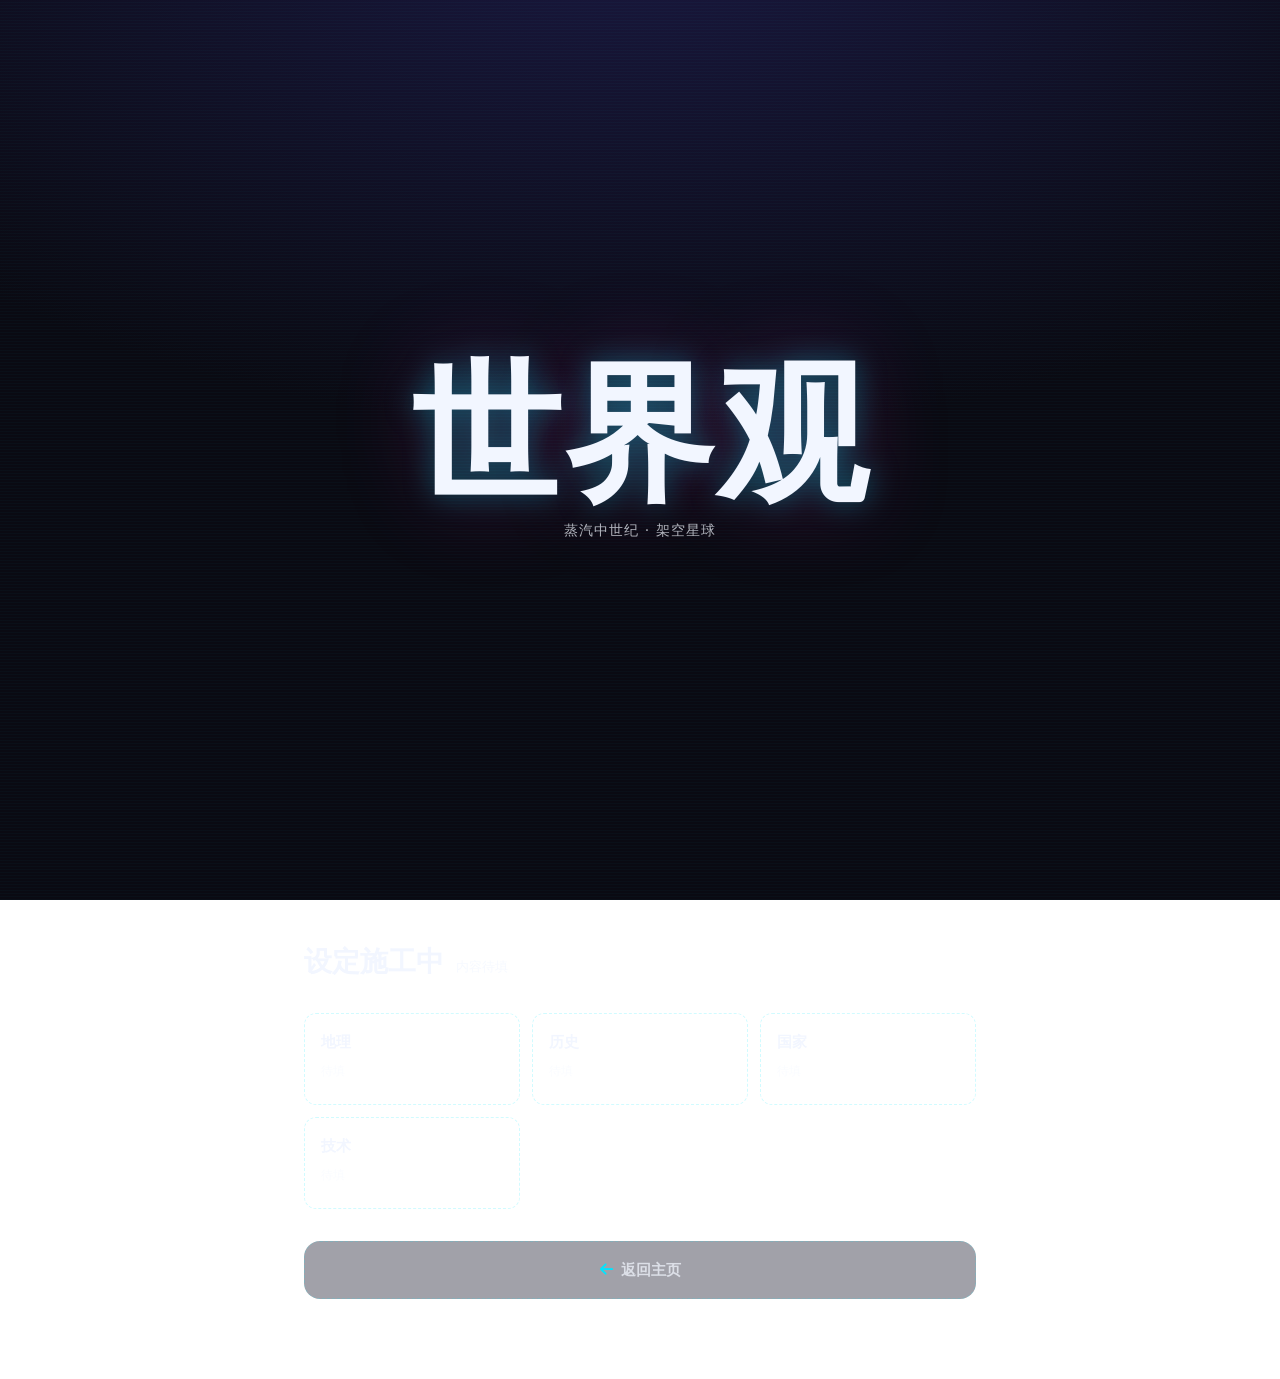
==== world/index.html @ cca21e96 "feat: 新增世界观入口壳子与 world 空页" ====
<!DOCTYPE html>
<html lang="zh-CN">
<head>
    <meta charset="UTF-8" />
    <meta name="viewport" content="width=device-width, initial-scale=1.0, viewport-fit=cover" />
    <meta name="description" content="dede 的世界观设定" />
    <meta name="theme-color" content="#0a0a12" />
    <link rel="preconnect" href="https://cdnjs.cloudflare.com" crossorigin />
    <link rel="stylesheet" href="https://cdnjs.cloudflare.com/ajax/libs/font-awesome/6.5.0/css/all.min.css" />
    <link rel="stylesheet" href="../css/style.css" />
    <title>世界观 · dede</title>
    <style>
        .world-sub {
            margin-top: 10px;
            color: var(--text-2);
            font-size: 14px;
            letter-spacing: 1px;
        }
        .world-note {
            color: var(--text-2);
            font-size: 13px;
        }
        .world-grid {
            display: grid;
            grid-template-columns: repeat(auto-fill, minmax(160px, 1fr));
            gap: 12px;
        }
        .world-slot {
            border: 1px dashed var(--card-border);
            border-radius: 12px;
            padding: 16px;
            min-height: 92px;
            display: flex;
            flex-direction: column;
            gap: 8px;
            color: var(--text-2);
            transition: border-color .2s ease, transform .2s ease;
        }
        .world-slot:hover { border-color: var(--accent); transform: translateY(-2px); }
        .world-slot-title {
            color: var(--text-1);
            font-weight: 600;
            font-size: 15px;
        }
        .world-slot-hint { font-size: 12px; opacity: .55; }
        @media (max-width: 600px) {
            .world-grid { grid-template-columns: repeat(2, 1fr); }
        }
    </style>
</head>
<body data-theme="cyber">

    <!-- 首屏 -->
    <header class="hero" id="hero">
        <div class="hero-inner">
            <h1 class="hero-title">世界观</h1>
            <p class="world-sub">蒸汽中世纪 · 架空星球</p>
        </div>
    </header>

    <!-- 设定主体（待填） -->
    <main class="stream" id="stream">
        <div class="stream-head">
            <h2>设定施工中</h2>
            <span class="world-note">内容待填</span>
        </div>

        <div class="world-grid">
            <div class="world-slot">
                <span class="world-slot-title">地理</span>
                <span class="world-slot-hint">待填</span>
            </div>
            <div class="world-slot">
                <span class="world-slot-title">历史</span>
                <span class="world-slot-hint">待填</span>
            </div>
            <div class="world-slot">
                <span class="world-slot-title">国家</span>
                <span class="world-slot-hint">待填</span>
            </div>
            <div class="world-slot">
                <span class="world-slot-title">技术</span>
                <span class="world-slot-hint">待填</span>
            </div>
        </div>

        <a class="game-shell" href="../index.html" aria-label="返回主页">
            <i class="fas fa-arrow-left"></i> 返回主页
        </a>
    </main>

</body>
</html>
---- css/style.css ----
/* ============================================================
   dede · 想法与分享
   两套风格：赛博（cyber）/ 极简（minimal）
   ============================================================ */

/* ---------- 主题变量 ---------- */
body[data-theme="cyber"] {
    --bg: #0a0a12;
    --bg-grad: radial-gradient(130% 100% at 50% -10%, #1a1840 0%, #0a0a12 58%);
    --bg-2: #12102a;
    --text-1: #f2f6ff;
    --text-2: rgba(242, 246, 255, 0.72);
    --text-3: rgba(242, 246, 255, 0.46);
    --accent: #00e5ff;
    --accent-2: #ff2ec4;
    --accent-glow: rgba(0, 229, 255, 0.5);
    --card-bg: rgba(20, 20, 42, 0.55);
    --card-border: rgba(0, 229, 255, 0.18);
    --card-shadow: 0 20px 60px rgba(0, 0, 0, 0.5);
    --line: rgba(0, 229, 255, 0.14);
    --tag-bg: rgba(0, 229, 255, 0.12);
    --tag-color: #7df9ff;
    --font-display: "Segoe UI", system-ui, -apple-system, sans-serif;
    --font-body: "Segoe UI", system-ui, -apple-system, sans-serif;
    --title-glow: 0 0 30px rgba(0, 229, 255, 0.35), 0 0 90px rgba(255, 46, 196, 0.25);
    --shell-bg: rgba(20, 20, 42, 0.4);
}

body[data-theme="minimal"] {
    --bg: #f7f7f4;
    --bg-grad: radial-gradient(120% 100% at 50% -10%, #ffffff 0%, #f7f7f4 60%);
    --bg-2: #efefea;
    --text-1: #141414;
    --text-2: rgba(20, 20, 20, 0.66);
    --text-3: rgba(20, 20, 20, 0.42);
    --accent: #141414;
    --accent-2: #555555;
    --accent-glow: rgba(0, 0, 0, 0.08);
    --card-bg: #ffffff;
    --card-border: #e6e6e1;
    --card-shadow: 0 12px 40px rgba(0, 0, 0, 0.06);
    --line: #e6e6e1;
    --tag-bg: #f0f0ec;
    --tag-color: #555555;
    --font-display: Georgia, "Times New Roman", serif;
    --font-body: -apple-system, "Helvetica Neue", "PingFang SC", sans-serif;
    --title-glow: none;
    --shell-bg: #ffffff;
}

/* ---------- 重置 ---------- */
* { margin: 0; padding: 0; box-sizing: border-box; }

html { scroll-behavior: smooth; }

body {
    font-family: var(--font-body);
    background: var(--bg-grad) fixed;
    color: var(--text-1);
    line-height: 1.6;
    -webkit-font-smoothing: antialiased;
    overflow-x: hidden;
    transition: background-color 0.45s ease, color 0.45s ease;
}

a { color: inherit; text-decoration: none; }

/* ---------- 终端乱码交互层 ---------- */
#glitchCanvas {
    position: fixed;
    inset: 0;
    z-index: 50;
    display: block;
    pointer-events: none;
}

/* 赛博主题扫描线 */
body[data-theme="cyber"]::before {
    content: "";
    position: fixed;
    inset: 0;
    z-index: 1;
    pointer-events: none;
    background: repeating-linear-gradient(0deg, rgba(0, 229, 255, 0.025) 0 1px, transparent 1px 3px);
    mix-blend-mode: screen;
}

/* ---------- 内容层级 ---------- */
.hero, .stream, .footer { position: relative; z-index: 2; }

/* ---------- 风格切换按钮 ---------- */
.theme-toggle {
    position: fixed;
    top: 18px;
    right: 18px;
    z-index: 20;
    width: 44px;
    height: 44px;
    border-radius: 50%;
    border: 1px solid var(--card-border);
    background: var(--shell-bg);
    color: var(--text-1);
    font-size: 18px;
    cursor: pointer;
    backdrop-filter: blur(10px);
    -webkit-backdrop-filter: blur(10px);
    box-shadow: var(--card-shadow);
    transition: transform 0.3s ease, background-color 0.45s ease, border-color 0.45s ease, color 0.45s ease;
}
.theme-toggle:hover { transform: translateY(-2px) scale(1.05); }
.theme-toggle:active { transform: scale(0.94); }

/* ---------- 彩蛋入口按钮 ---------- */
.egg-btn {
    position: fixed;
    bottom: calc(22px + env(safe-area-inset-bottom, 0px));
    right: 22px;
    z-index: 20;
    width: 52px;
    height: 52px;
    border-radius: 50%;
    border: 1px solid var(--card-border);
    background: var(--shell-bg);
    color: var(--accent);
    font-size: 17px;
    font-weight: 700;
    font-family: "Courier New", monospace;
    cursor: pointer;
    backdrop-filter: blur(10px);
    -webkit-backdrop-filter: blur(10px);
    box-shadow: var(--card-shadow);
    transition: transform 0.3s ease, background-color 0.45s ease, border-color 0.45s ease, color 0.45s ease;
}
.egg-btn:hover { transform: translateY(-2px) scale(1.08); }
.egg-btn:active { transform: scale(0.92); }

/* ---------- 首屏 ---------- */
.hero {
    min-height: 100vh;
    min-height: 100svh;
    display: flex;
    align-items: center;
    justify-content: center;
    text-align: center;
    padding: 24px;
}
.hero-inner {
    animation: heroIn 0.9s cubic-bezier(0.22, 1, 0.36, 1) both;
}
.hero-title {
    font-family: var(--font-display);
    font-size: clamp(64px, 16vw, 150px);
    font-weight: 800;
    letter-spacing: 0.02em;
    line-height: 1;
    text-shadow: var(--title-glow);
    cursor: default;
    user-select: none;
}
.hero-sub {
    margin-top: 18px;
    font-size: clamp(15px, 2.4vw, 19px);
    color: var(--text-2);
    letter-spacing: 0.04em;
}
@keyframes heroIn {
    from { opacity: 0; transform: translateY(30px); }
    to { opacity: 1; transform: translateY(0); }
}
/* ---------- 想法流 ---------- */
.stream {
    max-width: 720px;
    margin: 0 auto;
    padding: 40px 24px 80px;
}
.stream-head {
    display: flex;
    align-items: baseline;
    gap: 12px;
    margin-bottom: 28px;
}
.stream-head h2 {
    font-family: var(--font-display);
    font-size: 28px;
    font-weight: 700;
}
.stream-count {
    font-size: 13px;
    color: var(--text-3);
}

.post-list {
    display: flex;
    flex-direction: column;
    gap: 18px;
}

.post-card {
    background: var(--card-bg);
    border: 1px solid var(--card-border);
    border-radius: 18px;
    padding: 22px 24px;
    box-shadow: var(--card-shadow);
    backdrop-filter: blur(14px);
    -webkit-backdrop-filter: blur(14px);
    opacity: 0;
    transform: translateY(26px);
    transition: opacity 0.7s cubic-bezier(0.22, 1, 0.36, 1), transform 0.7s cubic-bezier(0.22, 1, 0.36, 1),
        background-color 0.45s ease, border-color 0.45s ease;
}
.post-card.visible { opacity: 1; transform: translateY(0); }
.post-card:hover {
    transform: translateY(-3px);
    border-color: var(--accent);
}
.post-meta {
    display: flex;
    align-items: center;
    gap: 10px;
    margin-bottom: 10px;
}
.post-tag {
    font-size: 12px;
    font-weight: 600;
    color: var(--tag-color);
    background: var(--tag-bg);
    padding: 3px 10px;
    border-radius: 20px;
}
.post-time {
    font-size: 12px;
    color: var(--text-3);
}
.post-text {
    font-size: 16px;
    color: var(--text-1);
    white-space: pre-wrap;
    word-break: break-word;
}

/* ---------- 小游戏入口壳子 ---------- */
.game-shell {
    display: flex;
    align-items: center;
    justify-content: center;
    gap: 8px;
    margin-top: 32px;
    padding: 16px;
    background: var(--shell-bg);
    border: 1px dashed var(--card-border);
    border-radius: 16px;
    color: var(--text-2);
    font-size: 15px;
    font-weight: 600;
    cursor: pointer;
    transition: border-color 0.3s ease, color 0.3s ease, background-color 0.45s ease;
}
.game-shell i { color: var(--accent); }
.game-shell:hover { border-color: var(--accent); color: var(--text-1); }
.game-tag {
    font-size: 11px;
    font-weight: 700;
    color: var(--tag-color);
    background: var(--tag-bg);
    padding: 2px 8px;
    border-radius: 20px;
}

/* ---------- 底部 ---------- */
.footer {
    max-width: 720px;
    margin: 0 auto;
    padding: 60px 24px 40px;
    text-align: center;
    color: var(--text-3);
    border-top: 1px solid var(--line);
}

.socials {
    display: flex;
    flex-wrap: wrap;
    justify-content: center;
    gap: 10px;
    margin-bottom: 30px;
}
.social-link {
    width: 42px;
    height: 42px;
    display: flex;
    align-items: center;
    justify-content: center;
    border: 1px solid var(--card-border);
    border-radius: 12px;
    color: var(--text-2);
    font-size: 17px;
    transition: color 0.25s ease, border-color 0.25s ease, transform 0.25s ease, background-color 0.45s ease;
}
.social-link:hover {
    color: var(--accent);
    border-color: var(--accent);
    transform: translateY(-2px);
}

.faq {
    text-align: left;
    margin-bottom: 30px;
}
.faq details {
    border-bottom: 1px solid var(--line);
}
.faq summary {
    list-style: none;
    display: flex;
    align-items: center;
    justify-content: space-between;
    padding: 13px 2px;
    font-size: 15px;
    color: var(--text-2);
    cursor: pointer;
    transition: color 0.25s ease;
}
.faq summary::-webkit-details-marker { display: none; }
.faq summary:hover { color: var(--text-1); }
.faq summary::after {
    content: "\f078";
    font-family: "Font Awesome 6 Free";
    font-weight: 900;
    font-size: 12px;
    color: var(--text-3);
    transition: transform 0.25s ease;
}
.faq details[open] summary::after { transform: rotate(180deg); }
.faq-answer {
    padding: 0 2px 14px;
    font-size: 14px;
    color: var(--text-3);
}

.copyright { font-size: 13px; margin-top: 4px; }
.beian { font-size: 12px; margin-top: 8px; }
.beian a { color: var(--text-3); }
.beian a:hover { color: var(--accent); }

/* ---------- 43 彩蛋 ---------- */
.easter-egg {
    margin: 22px auto 0;
    max-width: 420px;
    font-size: 12px;
    color: var(--text-3);
    opacity: 0.55;
    cursor: pointer;
    transition: opacity 0.25s ease;
}
.easter-egg:hover { opacity: 0.9; }

/* ---------- Toast ---------- */
.toast {
    position: fixed;
    left: 50%;
    bottom: 34px;
    transform: translateX(-50%) translateY(20px);
    z-index: 40;
    max-width: 88vw;
    padding: 10px 18px;
    border-radius: 12px;
    background: rgba(12, 12, 20, 0.9);
    color: #fff;
    font-size: 14px;
    box-shadow: 0 10px 30px rgba(0, 0, 0, 0.35);
    opacity: 0;
    pointer-events: none;
    transition: opacity 0.3s ease, transform 0.3s ease;
}
.toast.show {
    opacity: 1;
    transform: translateX(-50%) translateY(0);
}

/* ---------- 43 全屏模式 ---------- */
body.forty-three-mode .hero-title,
body.forty-three-mode .hero-sub,
body.forty-three-mode .post-text,
body.forty-three-mode .post-tag,
body.forty-three-mode .post-time,
body.forty-three-mode .stream-head h2,
body.forty-three-mode .stream-count,
body.forty-three-mode .game-shell,
body.forty-three-mode .social-link,
body.forty-three-mode .faq,
body.forty-three-mode .copyright,
body.forty-three-mode .beian,
body.forty-three-mode .easter-egg {
    color: #ffdd44 !important;
    text-shadow: 0 0 30px #ffdd44, 0 0 60px #ffaa00 !important;
}
body.forty-three-mode .post-card {
    border-color: rgba(255, 221, 68, 0.5) !important;
}

/* ---------- 动效降级 ---------- */
@media (prefers-reduced-motion: reduce) {
    html { scroll-behavior: auto; }
    .hero-inner { animation: none; }
    .post-card { transition: opacity 0.3s ease; transform: none; }
}

/* ---------- 响应式 ---------- */
@media (max-width: 600px) {
    .theme-toggle { top: 14px; right: 14px; width: 40px; height: 40px; font-size: 16px; }
    .stream { padding: 30px 18px 60px; }
    .stream-head h2 { font-size: 24px; }
    .post-card { padding: 18px 18px; border-radius: 15px; }
    .post-text { font-size: 15px; }
    .footer { padding: 44px 18px 32px; }
    .social-link { width: 40px; height: 40px; }
}

/* ---------- 实用工具面板 ---------- */
.tools-view {
    position: fixed;
    inset: 0;
    z-index: 200;
    display: flex;
    align-items: center;
    justify-content: center;
    padding: 24px;
    background: rgba(0, 0, 0, 0.45);
    backdrop-filter: blur(6px);
    -webkit-backdrop-filter: blur(6px);
    opacity: 0;
    visibility: hidden;
    transition: opacity 0.3s ease, visibility 0.3s ease;
}
.tools-view.open { opacity: 1; visibility: visible; }

.tools-panel {
    width: 100%;
    max-width: 760px;
    max-height: 86vh;
    display: flex;
    flex-direction: column;
    background: var(--card-bg);
    border: 1px solid var(--card-border);
    border-radius: 20px;
    box-shadow: var(--card-shadow);
    overflow: hidden;
}
.tools-head {
    display: flex;
    align-items: center;
    justify-content: space-between;
    padding: 16px 20px;
    border-bottom: 1px solid var(--line);
}
.tools-title { font-family: var(--font-display); font-weight: 700; font-size: 18px; }
.tools-close {
    width: 32px;
    height: 32px;
    border-radius: 50%;
    border: 1px solid var(--card-border);
    background: transparent;
    color: var(--text-2);
    font-size: 18px;
    line-height: 1;
    cursor: pointer;
    transition: color 0.2s ease, border-color 0.2s ease;
}
.tools-close:hover { color: var(--accent); border-color: var(--accent); }

.tools-main {
    display: flex;
    flex: 1;
    min-height: 0;
}

.tools-tabs {
    display: flex;
    flex-direction: column;
    gap: 4px;
    width: 168px;
    flex: 0 0 auto;
    padding: 12px 10px;
    border-right: 1px solid var(--line);
    overflow-y: auto;
}
.tool-tab {
    display: flex;
    align-items: center;
    gap: 10px;
    width: 100%;
    padding: 10px 14px;
    border-radius: 10px;
    border: 1px solid transparent;
    background: transparent;
    color: var(--text-2);
    font-size: 13px;
    cursor: pointer;
    white-space: nowrap;
    text-align: left;
    transition: color 0.2s ease, border-color 0.2s ease, background-color 0.45s ease;
}
.tool-tab:hover { color: var(--text-1); background: var(--shell-bg); }
.tool-tab.active { color: var(--accent); border-color: var(--accent); background: var(--tag-bg); }
.tool-tab i { width: 16px; text-align: center; }

.tools-body { flex: 1; min-width: 0; padding: 18px 20px; overflow-y: auto; }

/* 工具组件 */
.tool-pane { display: flex; flex-direction: column; gap: 16px; }
.tool-block { display: flex; flex-direction: column; gap: 8px; }
.tool-label { font-size: 12px; color: var(--text-3); }
.tool-row { display: flex; flex-wrap: wrap; gap: 8px; }
.mini-btn {
    padding: 7px 14px;
    border-radius: 10px;
    border: 1px solid var(--card-border);
    background: var(--shell-bg);
    color: var(--text-1);
    font-size: 13px;
    cursor: pointer;
    transition: color 0.2s ease, border-color 0.2s ease, background-color 0.45s ease;
}
.mini-btn:hover { color: var(--accent); border-color: var(--accent); }
.tool-area, .tool-input {
    width: 100%;
    padding: 12px;
    border-radius: 12px;
    border: 1px solid var(--card-border);
    background: var(--shell-bg);
    color: var(--text-1);
    font-family: "Courier New", monospace;
    font-size: 14px;
    resize: vertical;
}
.tool-area:focus, .tool-input:focus { outline: none; border-color: var(--accent); }
.tool-input { font-family: inherit; }
.tool-out {
    padding: 12px;
    border-radius: 12px;
    background: var(--shell-bg);
    border: 1px solid var(--card-border);
    font-family: "Courier New", monospace;
    font-size: 13px;
    white-space: pre-wrap;
    word-break: break-all;
    min-height: 40px;
}
.mono { font-family: "Courier New", monospace; }
.tool-checks { display: flex; flex-wrap: wrap; gap: 14px; }
.tool-checks label { font-size: 14px; color: var(--text-2); cursor: pointer; }
.tool-range { width: 100%; accent-color: var(--accent); }
.ip-line { display: flex; align-items: center; gap: 10px; flex-wrap: wrap; }
.ip-detail { font-size: 13px; color: var(--text-2); line-height: 1.8; word-break: break-all; }
.err { color: #ff5555 !important; }

@media (max-width: 600px) {
    .tools-view { padding: 10px; }
    .tools-panel { max-height: 92vh; border-radius: 16px; }
    .tools-tabs { width: 120px; padding: 10px 8px; }
    .tool-tab { padding: 9px 10px; font-size: 12px; gap: 8px; }
    .tools-body { padding: 14px; }
}
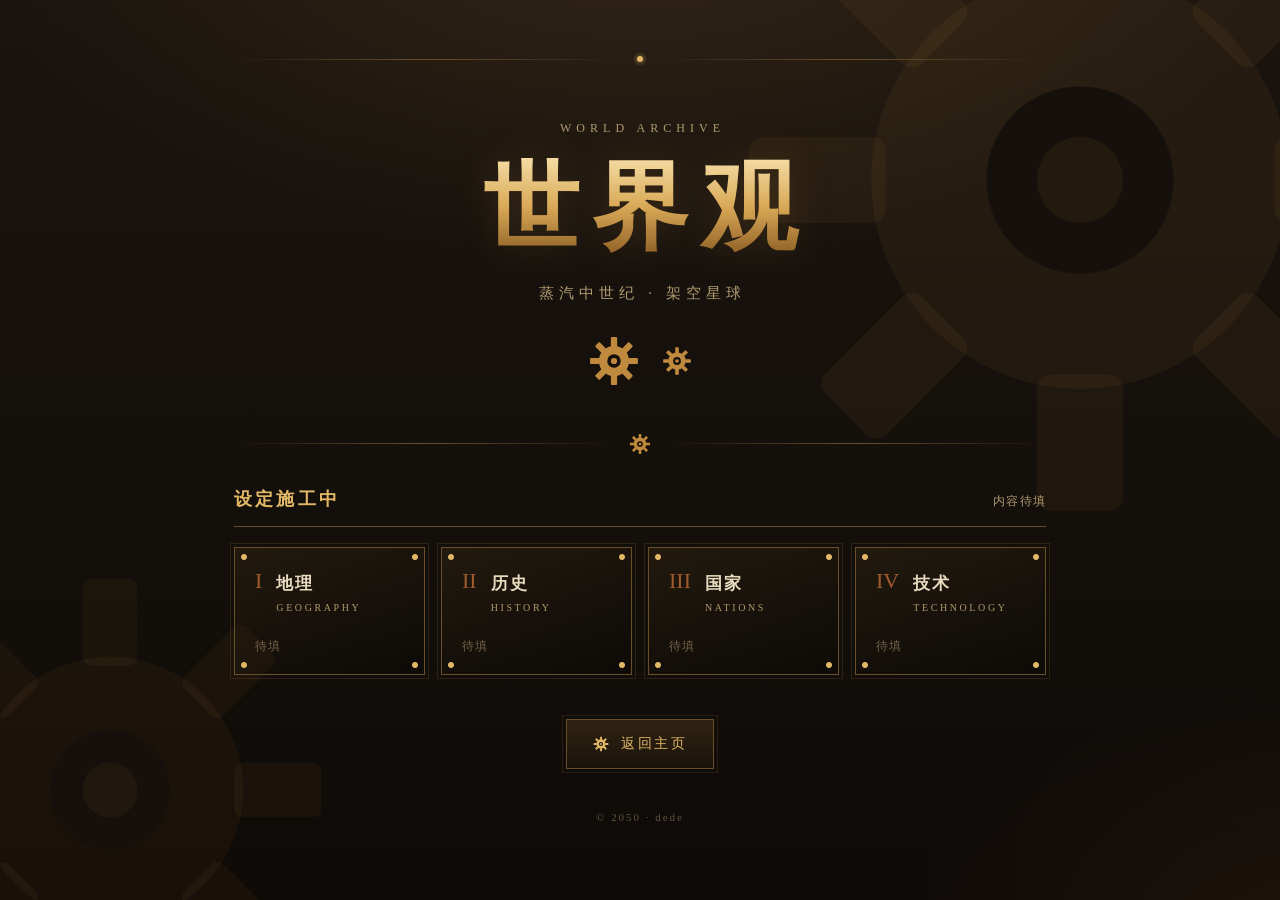
==== commit 58314ba5: "feat: world 页改蒸汽朋克独立风格（黄铜齿轮 + 衬线字体）" ====
--- a/world/index.html
+++ b/world/index.html
@@ -4,90 +4,357 @@
     <meta charset="UTF-8" />
     <meta name="viewport" content="width=device-width, initial-scale=1.0, viewport-fit=cover" />
     <meta name="description" content="dede 的世界观设定" />
-    <meta name="theme-color" content="#0a0a12" />
-    <link rel="preconnect" href="https://cdnjs.cloudflare.com" crossorigin />
-    <link rel="stylesheet" href="https://cdnjs.cloudflare.com/ajax/libs/font-awesome/6.5.0/css/all.min.css" />
-    <link rel="stylesheet" href="../css/style.css" />
+    <meta name="theme-color" content="#15100c" />
+    <link rel="icon" href="data:image/svg+xml,<svg xmlns='http://www.w3.org/2000/svg' viewBox='0 0 100 100'><text y='.9em' font-size='80'>⚙</text></svg>" />
     <title>世界观 · dede</title>
     <style>
-        .world-sub {
-            margin-top: 10px;
-            color: var(--text-2);
-            font-size: 14px;
-            letter-spacing: 1px;
-        }
-        .world-note {
-            color: var(--text-2);
-            font-size: 13px;
-        }
+        :root {
+            --bg: #15100c;
+            --bg-2: #1c1510;
+            --brass: #c08a3e;
+            --brass-2: #e2b866;
+            --copper: #a05c2c;
+            --ink: #e8dcc0;
+            --ink-2: #b09a6f;
+            --line: #6b4f2a;
+            --gear-hole: #15100c;
+        }
+
+        * { box-sizing: border-box; margin: 0; padding: 0; }
+
+        html, body { height: 100%; }
+
+        body {
+            min-height: 100vh;
+            background:
+                radial-gradient(1100px 560px at 50% -8%, rgba(192, 138, 62, .14), transparent 60%),
+                radial-gradient(820px 520px at 104% 108%, rgba(160, 92, 44, .12), transparent 55%),
+                linear-gradient(180deg, #1a140f, #120e0a 70%, #0e0a07);
+            color: var(--ink);
+            font-family: "Georgia", "Times New Roman", "Songti SC", "SimSun", serif;
+            line-height: 1.6;
+            overflow-x: hidden;
+        }
+
+        /* ---------- 齿轮装饰 ---------- */
+        .gear-fixed {
+            position: fixed;
+            pointer-events: none;
+            z-index: 0;
+            animation: spin 140s linear infinite;
+        }
+        .gear-fixed.g1 { width: 720px; top: -180px; right: -160px; color: rgba(192, 138, 62, .07); }
+        .gear-fixed.g2 { width: 460px; bottom: -120px; left: -120px; color: rgba(192, 138, 62, .06); animation-direction: reverse; animation-duration: 190s; }
+
+        @keyframes spin { to { transform: rotate(360deg); } }
+
+        .wrap {
+            position: relative;
+            z-index: 1;
+            max-width: 860px;
+            margin: 0 auto;
+            padding: 56px 24px 64px;
+        }
+
+        /* ---------- 顶部装饰线 ---------- */
+        .topbar {
+            display: flex;
+            align-items: center;
+            gap: 14px;
+            margin-bottom: 52px;
+            color: var(--line);
+        }
+        .topbar::before, .topbar::after {
+            content: "";
+            flex: 1;
+            height: 1px;
+            background: linear-gradient(90deg, transparent, var(--line), transparent);
+        }
+        .topbar-dot {
+            width: 6px; height: 6px; border-radius: 50%;
+            background: var(--brass-2);
+            box-shadow: 0 0 0 3px rgba(226, 184, 102, .15);
+        }
+
+        /* ---------- 首屏 ---------- */
+        .hero { text-align: center; }
+        .hero-label {
+            display: inline-block;
+            font-size: 12px;
+            letter-spacing: .42em;
+            text-indent: .42em;
+            color: var(--ink-2);
+            text-transform: uppercase;
+            margin-bottom: 20px;
+        }
+        .hero-title {
+            font-size: clamp(48px, 9vw, 96px);
+            font-weight: 700;
+            letter-spacing: .14em;
+            text-indent: .14em;
+            line-height: 1.05;
+            background: linear-gradient(180deg, #f4dca4 0%, #d9a957 48%, #8a5a22 100%);
+            -webkit-background-clip: text;
+            background-clip: text;
+            -webkit-text-fill-color: transparent;
+            color: transparent;
+            filter: drop-shadow(0 2px 18px rgba(192, 138, 62, .18));
+        }
+        .hero-sub {
+            margin-top: 22px;
+            font-size: 15px;
+            letter-spacing: .34em;
+            text-indent: .34em;
+            color: var(--ink-2);
+        }
+
+        .hero-gears {
+            display: flex;
+            justify-content: center;
+            align-items: center;
+            gap: 22px;
+            margin-top: 30px;
+        }
+        .hero-gears svg { color: var(--brass); }
+        .hero-gears .gear-s { width: 52px; animation: spin 36s linear infinite; }
+        .hero-gears .gear-xs { width: 30px; animation: spin 24s linear infinite reverse; }
+
+        /* ---------- 分隔线 ---------- */
+        .divider {
+            display: flex;
+            align-items: center;
+            gap: 16px;
+            margin: 46px 0 30px;
+            color: var(--brass);
+        }
+        .divider::before, .divider::after {
+            content: "";
+            flex: 1;
+            height: 1px;
+            background: linear-gradient(90deg, transparent, var(--line), transparent);
+        }
+        .divider svg { width: 22px; animation: spin 30s linear infinite; }
+
+        /* ---------- 状态头 ---------- */
+        .stream-head {
+            display: flex;
+            align-items: baseline;
+            justify-content: space-between;
+            margin-bottom: 20px;
+            padding-bottom: 12px;
+            border-bottom: 1px solid var(--line);
+        }
+        .stream-head h2 {
+            font-size: 18px;
+            font-weight: 600;
+            letter-spacing: .18em;
+            color: var(--brass-2);
+        }
+        .stream-note { font-size: 12px; letter-spacing: .1em; color: var(--ink-2); }
+
+        /* ---------- 设定槽位 ---------- */
         .world-grid {
             display: grid;
-            grid-template-columns: repeat(auto-fill, minmax(160px, 1fr));
-            gap: 12px;
+            grid-template-columns: repeat(auto-fill, minmax(180px, 1fr));
+            gap: 16px;
         }
         .world-slot {
-            border: 1px dashed var(--card-border);
-            border-radius: 12px;
-            padding: 16px;
-            min-height: 92px;
+            position: relative;
+            min-height: 128px;
+            padding: 22px 20px 18px;
             display: flex;
             flex-direction: column;
-            gap: 8px;
-            color: var(--text-2);
-            transition: border-color .2s ease, transform .2s ease;
-        }
-        .world-slot:hover { border-color: var(--accent); transform: translateY(-2px); }
-        .world-slot-title {
-            color: var(--text-1);
-            font-weight: 600;
-            font-size: 15px;
-        }
-        .world-slot-hint { font-size: 12px; opacity: .55; }
+            justify-content: space-between;
+            border: 1px solid var(--line);
+            outline: 1px solid rgba(192, 138, 62, .16);
+            outline-offset: 3px;
+            background:
+                radial-gradient(circle at 9px 9px, var(--brass-2) 0 2.5px, transparent 3.5px),
+                radial-gradient(circle at calc(100% - 9px) 9px, var(--brass-2) 0 2.5px, transparent 3.5px),
+                radial-gradient(circle at 9px calc(100% - 9px), var(--brass-2) 0 2.5px, transparent 3.5px),
+                radial-gradient(circle at calc(100% - 9px) calc(100% - 9px), var(--brass-2) 0 2.5px, transparent 3.5px),
+                linear-gradient(160deg, rgba(192, 138, 62, .09), rgba(0, 0, 0, .22));
+            transition: outline-color .25s ease, border-color .25s ease, transform .25s ease;
+        }
+        .world-slot:hover {
+            border-color: var(--brass);
+            outline-color: var(--brass);
+            transform: translateY(-3px);
+        }
+        .slot-head { display: flex; align-items: flex-start; gap: 14px; }
+        .slot-no {
+            font-size: 22px;
+            line-height: 1;
+            color: var(--copper);
+            font-family: "Georgia", serif;
+        }
+        .slot-title { font-size: 17px; font-weight: 600; letter-spacing: .12em; color: var(--ink); }
+        .slot-en {
+            margin-top: 3px;
+            font-size: 10px;
+            letter-spacing: .26em;
+            color: var(--ink-2);
+            text-transform: uppercase;
+        }
+        .slot-hint {
+            margin-top: 16px;
+            font-size: 12px;
+            letter-spacing: .1em;
+            color: var(--ink-2);
+            opacity: .6;
+        }
+
+        /* ---------- 返回按钮 ---------- */
+        .back-row { margin-top: 44px; text-align: center; }
+        .back-btn {
+            display: inline-flex;
+            align-items: center;
+            gap: 10px;
+            padding: 13px 26px;
+            border: 1px solid var(--line);
+            outline: 1px solid rgba(192, 138, 62, .14);
+            outline-offset: 3px;
+            background: linear-gradient(180deg, rgba(192, 138, 62, .18), rgba(192, 138, 62, .06));
+            color: var(--brass-2);
+            font-family: inherit;
+            font-size: 14px;
+            letter-spacing: .18em;
+            text-indent: .18em;
+            text-decoration: none;
+            transition: border-color .25s ease, box-shadow .25s ease, transform .25s ease;
+        }
+        .back-btn:hover {
+            border-color: var(--brass-2);
+            box-shadow: 0 0 22px rgba(192, 138, 62, .28);
+            transform: translateY(-2px);
+        }
+        .back-btn svg { width: 16px; }
+
+        /* ---------- 页脚 ---------- */
+        .foot {
+            margin-top: 40px;
+            text-align: center;
+            font-size: 11px;
+            letter-spacing: .18em;
+            color: var(--ink-2);
+            opacity: .5;
+        }
+
         @media (max-width: 600px) {
-            .world-grid { grid-template-columns: repeat(2, 1fr); }
+            .wrap { padding: 40px 18px 48px; }
+            .world-grid { grid-template-columns: repeat(2, 1fr); gap: 12px; }
+            .world-slot { min-height: 112px; padding: 18px 16px 16px; }
+            .hero-title { letter-spacing: .1em; text-indent: .1em; }
+            .hero-sub { letter-spacing: .2em; text-indent: .2em; }
         }
     </style>
 </head>
-<body data-theme="cyber">
-
-    <!-- 首屏 -->
-    <header class="hero" id="hero">
-        <div class="hero-inner">
+<body>
+
+    <!-- 齿轮 SVG 定义 -->
+    <svg style="display:none" xmlns="http://www.w3.org/2000/svg">
+        <symbol id="gear" viewBox="0 0 200 200">
+            <g fill="currentColor">
+                <rect x="88" y="8" width="24" height="38" rx="4" transform="rotate(0 100 100)"/>
+                <rect x="88" y="8" width="24" height="38" rx="4" transform="rotate(45 100 100)"/>
+                <rect x="88" y="8" width="24" height="38" rx="4" transform="rotate(90 100 100)"/>
+                <rect x="88" y="8" width="24" height="38" rx="4" transform="rotate(135 100 100)"/>
+                <rect x="88" y="8" width="24" height="38" rx="4" transform="rotate(180 100 100)"/>
+                <rect x="88" y="8" width="24" height="38" rx="4" transform="rotate(225 100 100)"/>
+                <rect x="88" y="8" width="24" height="38" rx="4" transform="rotate(270 100 100)"/>
+                <rect x="88" y="8" width="24" height="38" rx="4" transform="rotate(315 100 100)"/>
+                <circle cx="100" cy="100" r="58"/>
+            </g>
+            <circle cx="100" cy="100" r="26" style="fill: var(--gear-hole)"/>
+            <circle cx="100" cy="100" r="12" fill="currentColor"/>
+        </symbol>
+    </svg>
+
+    <!-- 背景齿轮 -->
+    <svg class="gear-fixed g1" viewBox="0 0 200 200" aria-hidden="true"><use href="#gear"/></svg>
+    <svg class="gear-fixed g2" viewBox="0 0 200 200" aria-hidden="true"><use href="#gear"/></svg>
+
+    <div class="wrap">
+        <!-- 顶部装饰线 -->
+        <div class="topbar"><span class="topbar-dot"></span></div>
+
+        <!-- 首屏 -->
+        <header class="hero">
+            <span class="hero-label">World Archive</span>
             <h1 class="hero-title">世界观</h1>
-            <p class="world-sub">蒸汽中世纪 · 架空星球</p>
+            <p class="hero-sub">蒸汽中世纪 · 架空星球</p>
+            <div class="hero-gears">
+                <svg class="gear-s" viewBox="0 0 200 200" aria-hidden="true"><use href="#gear"/></svg>
+                <svg class="gear-xs" viewBox="0 0 200 200" aria-hidden="true"><use href="#gear"/></svg>
+            </div>
+        </header>
+
+        <!-- 分隔线 -->
+        <div class="divider">
+            <svg viewBox="0 0 200 200" aria-hidden="true"><use href="#gear"/></svg>
         </div>
-    </header>
-
-    <!-- 设定主体（待填） -->
-    <main class="stream" id="stream">
-        <div class="stream-head">
-            <h2>设定施工中</h2>
-            <span class="world-note">内容待填</span>
-        </div>
-
-        <div class="world-grid">
-            <div class="world-slot">
-                <span class="world-slot-title">地理</span>
-                <span class="world-slot-hint">待填</span>
+
+        <!-- 设定主体（待填） -->
+        <main class="stream">
+            <div class="stream-head">
+                <h2>设定施工中</h2>
+                <span class="stream-note">内容待填</span>
             </div>
-            <div class="world-slot">
-                <span class="world-slot-title">历史</span>
-                <span class="world-slot-hint">待填</span>
+
+            <div class="world-grid">
+                <div class="world-slot">
+                    <div class="slot-head">
+                        <span class="slot-no">I</span>
+                        <div>
+                            <div class="slot-title">地理</div>
+                            <div class="slot-en">Geography</div>
+                        </div>
+                    </div>
+                    <div class="slot-hint">待填</div>
+                </div>
+                <div class="world-slot">
+                    <div class="slot-head">
+                        <span class="slot-no">II</span>
+                        <div>
+                            <div class="slot-title">历史</div>
+                            <div class="slot-en">History</div>
+                        </div>
+                    </div>
+                    <div class="slot-hint">待填</div>
+                </div>
+                <div class="world-slot">
+                    <div class="slot-head">
+                        <span class="slot-no">III</span>
+                        <div>
+                            <div class="slot-title">国家</div>
+                            <div class="slot-en">Nations</div>
+                        </div>
+                    </div>
+                    <div class="slot-hint">待填</div>
+                </div>
+                <div class="world-slot">
+                    <div class="slot-head">
+                        <span class="slot-no">IV</span>
+                        <div>
+                            <div class="slot-title">技术</div>
+                            <div class="slot-en">Technology</div>
+                        </div>
+                    </div>
+                    <div class="slot-hint">待填</div>
+                </div>
             </div>
-            <div class="world-slot">
-                <span class="world-slot-title">国家</span>
-                <span class="world-slot-hint">待填</span>
+
+            <!-- 返回 -->
+            <div class="back-row">
+                <a class="back-btn" href="../index.html" aria-label="返回主页">
+                    <svg viewBox="0 0 200 200" aria-hidden="true"><use href="#gear"/></svg>
+                    返回主页
+                </a>
             </div>
-            <div class="world-slot">
-                <span class="world-slot-title">技术</span>
-                <span class="world-slot-hint">待填</span>
-            </div>
-        </div>
-
-        <a class="game-shell" href="../index.html" aria-label="返回主页">
-            <i class="fas fa-arrow-left"></i> 返回主页
-        </a>
-    </main>
+        </main>
+
+        <div class="foot">© 2050 · dede</div>
+    </div>
 
 </body>
 </html>
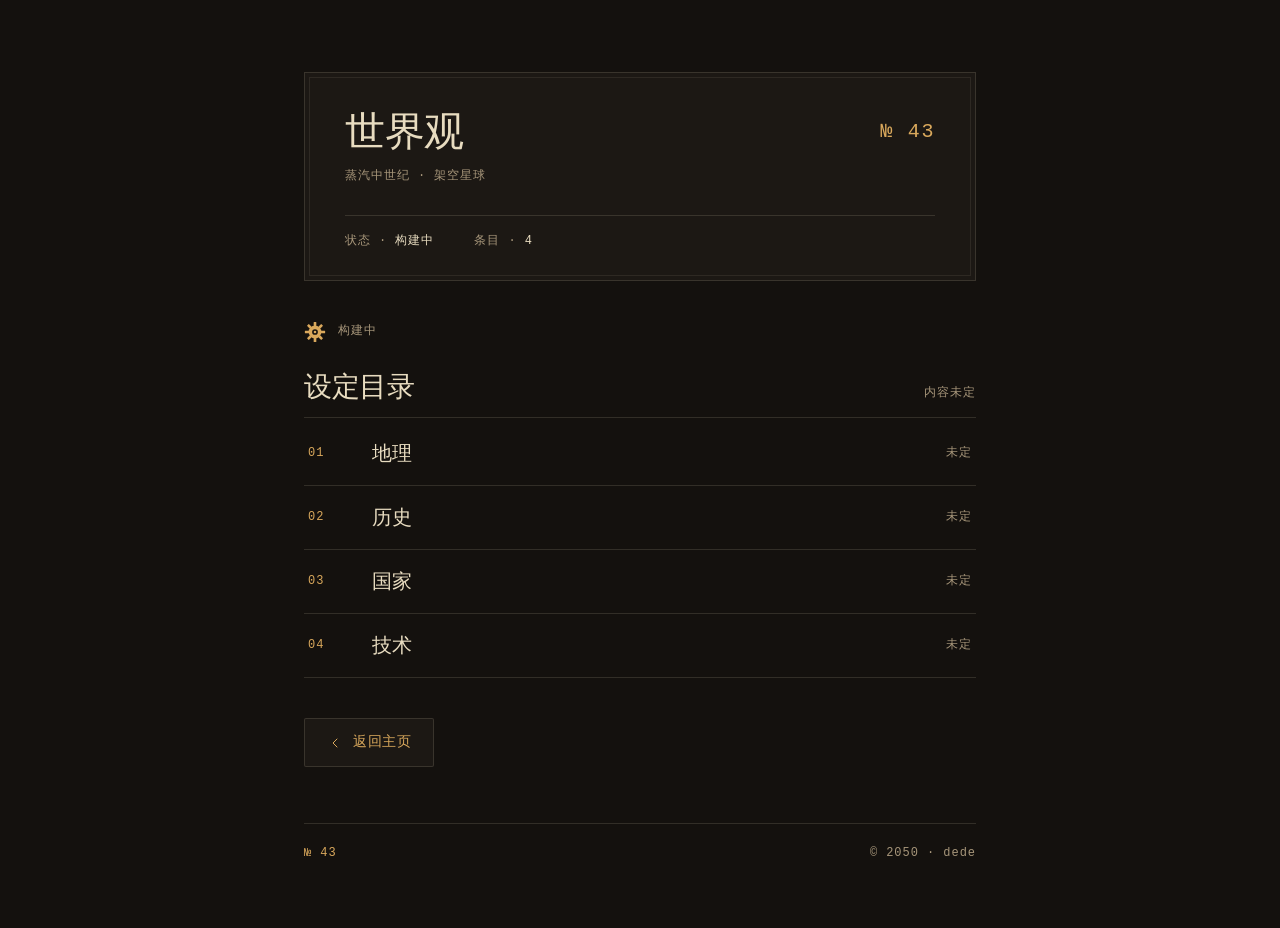
==== commit fbfb2a8e: "refactor: brass nameplate + 43 numbering system (day/night themes, drop neon/icon-font/ambient anim)" ====
--- a/world/index.html
+++ b/world/index.html
@@ -4,255 +4,220 @@
     <meta charset="UTF-8" />
     <meta name="viewport" content="width=device-width, initial-scale=1.0, viewport-fit=cover" />
     <meta name="description" content="dede 的世界观设定" />
-    <meta name="theme-color" content="#15100c" />
-    <link rel="icon" href="data:image/svg+xml,<svg xmlns='http://www.w3.org/2000/svg' viewBox='0 0 100 100'><text y='.9em' font-size='80'>⚙</text></svg>" />
+    <meta name="theme-color" content="#14110E" />
+    <link rel="icon" href="data:image/svg+xml,<svg xmlns='http://www.w3.org/2000/svg' viewBox='0 0 100 100'><rect width='100' height='100' fill='%2314110E'/><text x='50' y='60' font-size='50' font-family='monospace' fill='%23D9A85C' text-anchor='middle'>43</text></svg>" />
     <title>世界观 · dede</title>
     <style>
+        /* 与主站共用同一套配色与字体：夜间黄铜 */
         :root {
-            --bg: #15100c;
-            --bg-2: #1c1510;
-            --brass: #c08a3e;
-            --brass-2: #e2b866;
-            --copper: #a05c2c;
-            --ink: #e8dcc0;
-            --ink-2: #b09a6f;
-            --line: #6b4f2a;
-            --gear-hole: #15100c;
+            --bg: #14110E;
+            --surface: #1C1814;
+            --hairline: rgba(232, 220, 192, 0.14);
+            --text-1: #E8DCC0;
+            --text-2: #A7967A;
+            --accent: #D9A85C;
+            --rust: #D2543A;
+            --font-mono: ui-monospace, "JetBrains Mono", "Cascadia Mono", Consolas, "SF Mono", monospace;
+            --font-serif: "Songti SC", "Noto Serif CJK SC", "Source Han Serif SC", "STSong", SimSun, serif;
+            --font-sans: "PingFang SC", "Microsoft YaHei", -apple-system, "Segoe UI", sans-serif;
         }
 
         * { box-sizing: border-box; margin: 0; padding: 0; }
-
-        html, body { height: 100%; }
 
         body {
             min-height: 100vh;
-            background:
-                radial-gradient(1100px 560px at 50% -8%, rgba(192, 138, 62, .14), transparent 60%),
-                radial-gradient(820px 520px at 104% 108%, rgba(160, 92, 44, .12), transparent 55%),
-                linear-gradient(180deg, #1a140f, #120e0a 70%, #0e0a07);
-            color: var(--ink);
-            font-family: "Georgia", "Times New Roman", "Songti SC", "SimSun", serif;
-            line-height: 1.6;
+            background: var(--bg);
+            color: var(--text-1);
+            font-family: var(--font-sans);
+            line-height: 1.65;
+            -webkit-font-smoothing: antialiased;
             overflow-x: hidden;
         }
 
-        /* ---------- 齿轮装饰 ---------- */
-        .gear-fixed {
-            position: fixed;
+        a { color: inherit; text-decoration: none; }
+        :focus { outline: none; }
+        :focus-visible { outline: 2px solid var(--accent); outline-offset: 2px; }
+
+        .wrap {
+            max-width: 720px;
+            margin: 0 auto;
+            padding: 72px 24px 64px;
+        }
+
+        /* ---------- 铭牌首屏 ---------- */
+        .hero {
+            border: 1px solid var(--hairline);
+            background: var(--surface);
+            padding: 36px 40px 28px;
+            position: relative;
+        }
+        .hero::before {
+            content: "";
+            position: absolute;
+            inset: 4px;
+            border: 1px solid var(--hairline);
+            opacity: 0.6;
             pointer-events: none;
-            z-index: 0;
-            animation: spin 140s linear infinite;
-        }
-        .gear-fixed.g1 { width: 720px; top: -180px; right: -160px; color: rgba(192, 138, 62, .07); }
-        .gear-fixed.g2 { width: 460px; bottom: -120px; left: -120px; color: rgba(192, 138, 62, .06); animation-direction: reverse; animation-duration: 190s; }
-
-        @keyframes spin { to { transform: rotate(360deg); } }
-
-        .wrap {
-            position: relative;
-            z-index: 1;
-            max-width: 860px;
-            margin: 0 auto;
-            padding: 56px 24px 64px;
-        }
-
-        /* ---------- 顶部装饰线 ---------- */
-        .topbar {
+        }
+        .hero-top {
+            display: flex;
+            justify-content: space-between;
+            align-items: flex-start;
+            gap: 24px;
+        }
+        .hero-title {
+            font-family: var(--font-serif);
+            font-size: 40px;
+            line-height: 1.15;
+            letter-spacing: -0.01em;
+            font-weight: 400;
+            color: var(--text-1);
+        }
+        .hero-no {
+            font-family: var(--font-mono);
+            font-size: 20px;
+            letter-spacing: 0.08em;
+            color: var(--accent);
+            white-space: nowrap;
+            padding-top: 6px;
+        }
+        .hero-sub {
+            margin-top: 12px;
+            font-family: var(--font-mono);
+            font-size: 12px;
+            letter-spacing: 0.08em;
+            color: var(--text-2);
+        }
+        .hero-status {
+            display: flex;
+            flex-wrap: wrap;
+            gap: 12px 40px;
+            margin-top: 28px;
+            padding-top: 16px;
+            border-top: 1px solid var(--hairline);
+        }
+        .hero-status-item {
+            font-family: var(--font-mono);
+            font-size: 12px;
+            letter-spacing: 0.08em;
+            color: var(--text-2);
+        }
+        .hero-status-item b { font-weight: 400; color: var(--text-1); }
+
+        /* ---------- 齿轮（「构建中」单一符号，静态） ---------- */
+        .gear-row {
             display: flex;
             align-items: center;
-            gap: 14px;
-            margin-bottom: 52px;
-            color: var(--line);
-        }
-        .topbar::before, .topbar::after {
-            content: "";
-            flex: 1;
-            height: 1px;
-            background: linear-gradient(90deg, transparent, var(--line), transparent);
-        }
-        .topbar-dot {
-            width: 6px; height: 6px; border-radius: 50%;
-            background: var(--brass-2);
-            box-shadow: 0 0 0 3px rgba(226, 184, 102, .15);
-        }
-
-        /* ---------- 首屏 ---------- */
-        .hero { text-align: center; }
-        .hero-label {
-            display: inline-block;
-            font-size: 12px;
-            letter-spacing: .42em;
-            text-indent: .42em;
-            color: var(--ink-2);
-            text-transform: uppercase;
-            margin-bottom: 20px;
-        }
-        .hero-title {
-            font-size: clamp(48px, 9vw, 96px);
-            font-weight: 700;
-            letter-spacing: .14em;
-            text-indent: .14em;
-            line-height: 1.05;
-            background: linear-gradient(180deg, #f4dca4 0%, #d9a957 48%, #8a5a22 100%);
-            -webkit-background-clip: text;
-            background-clip: text;
-            -webkit-text-fill-color: transparent;
-            color: transparent;
-            filter: drop-shadow(0 2px 18px rgba(192, 138, 62, .18));
-        }
-        .hero-sub {
-            margin-top: 22px;
-            font-size: 15px;
-            letter-spacing: .34em;
-            text-indent: .34em;
-            color: var(--ink-2);
-        }
-
-        .hero-gears {
-            display: flex;
-            justify-content: center;
-            align-items: center;
-            gap: 22px;
-            margin-top: 30px;
-        }
-        .hero-gears svg { color: var(--brass); }
-        .hero-gears .gear-s { width: 52px; animation: spin 36s linear infinite; }
-        .hero-gears .gear-xs { width: 30px; animation: spin 24s linear infinite reverse; }
-
-        /* ---------- 分隔线 ---------- */
-        .divider {
-            display: flex;
+            gap: 12px;
+            margin: 40px 0 28px;
+            color: var(--text-2);
+            font-family: var(--font-mono);
+            font-size: 12px;
+            letter-spacing: 0.08em;
+        }
+        .gear-row svg { width: 22px; height: 22px; color: var(--accent); flex: 0 0 auto; }
+
+        /* ---------- 状态头 ---------- */
+        .stream-head {
+            display: flex;
+            align-items: baseline;
+            justify-content: space-between;
+            margin-bottom: 4px;
+            padding-bottom: 14px;
+            border-bottom: 1px solid var(--hairline);
+        }
+        .stream-head h2 {
+            font-family: var(--font-serif);
+            font-size: 28px;
+            font-weight: 400;
+            letter-spacing: -0.01em;
+            line-height: 1.15;
+            color: var(--text-1);
+        }
+        .stream-note {
+            font-family: var(--font-mono);
+            font-size: 12px;
+            letter-spacing: 0.08em;
+            color: var(--text-2);
+        }
+
+        /* ---------- 设定清单 ---------- */
+        .world-list { display: flex; flex-direction: column; }
+        .world-item {
+            display: grid;
+            grid-template-columns: 48px 1fr auto;
             align-items: center;
             gap: 16px;
-            margin: 46px 0 30px;
-            color: var(--brass);
-        }
-        .divider::before, .divider::after {
-            content: "";
-            flex: 1;
-            height: 1px;
-            background: linear-gradient(90deg, transparent, var(--line), transparent);
-        }
-        .divider svg { width: 22px; animation: spin 30s linear infinite; }
-
-        /* ---------- 状态头 ---------- */
-        .stream-head {
-            display: flex;
-            align-items: baseline;
-            justify-content: space-between;
-            margin-bottom: 20px;
-            padding-bottom: 12px;
-            border-bottom: 1px solid var(--line);
-        }
-        .stream-head h2 {
-            font-size: 18px;
-            font-weight: 600;
-            letter-spacing: .18em;
-            color: var(--brass-2);
-        }
-        .stream-note { font-size: 12px; letter-spacing: .1em; color: var(--ink-2); }
-
-        /* ---------- 设定槽位 ---------- */
-        .world-grid {
-            display: grid;
-            grid-template-columns: repeat(auto-fill, minmax(180px, 1fr));
-            gap: 16px;
-        }
-        .world-slot {
-            position: relative;
-            min-height: 128px;
-            padding: 22px 20px 18px;
-            display: flex;
-            flex-direction: column;
-            justify-content: space-between;
-            border: 1px solid var(--line);
-            outline: 1px solid rgba(192, 138, 62, .16);
-            outline-offset: 3px;
-            background:
-                radial-gradient(circle at 9px 9px, var(--brass-2) 0 2.5px, transparent 3.5px),
-                radial-gradient(circle at calc(100% - 9px) 9px, var(--brass-2) 0 2.5px, transparent 3.5px),
-                radial-gradient(circle at 9px calc(100% - 9px), var(--brass-2) 0 2.5px, transparent 3.5px),
-                radial-gradient(circle at calc(100% - 9px) calc(100% - 9px), var(--brass-2) 0 2.5px, transparent 3.5px),
-                linear-gradient(160deg, rgba(192, 138, 62, .09), rgba(0, 0, 0, .22));
-            transition: outline-color .25s ease, border-color .25s ease, transform .25s ease;
-        }
-        .world-slot:hover {
-            border-color: var(--brass);
-            outline-color: var(--brass);
-            transform: translateY(-3px);
-        }
-        .slot-head { display: flex; align-items: flex-start; gap: 14px; }
-        .slot-no {
-            font-size: 22px;
-            line-height: 1;
-            color: var(--copper);
-            font-family: "Georgia", serif;
-        }
-        .slot-title { font-size: 17px; font-weight: 600; letter-spacing: .12em; color: var(--ink); }
-        .slot-en {
-            margin-top: 3px;
-            font-size: 10px;
-            letter-spacing: .26em;
-            color: var(--ink-2);
-            text-transform: uppercase;
-        }
-        .slot-hint {
-            margin-top: 16px;
-            font-size: 12px;
-            letter-spacing: .1em;
-            color: var(--ink-2);
-            opacity: .6;
+            padding: 20px 4px;
+            border-bottom: 1px solid var(--hairline);
+        }
+        .world-no {
+            font-family: var(--font-mono);
+            font-size: 12px;
+            letter-spacing: 0.08em;
+            color: var(--accent);
+        }
+        .world-title {
+            font-family: var(--font-serif);
+            font-size: 20px;
+            letter-spacing: -0.01em;
+            line-height: 1.15;
+            color: var(--text-1);
+        }
+        .world-status {
+            font-family: var(--font-mono);
+            font-size: 12px;
+            letter-spacing: 0.08em;
+            color: var(--text-2);
         }
 
         /* ---------- 返回按钮 ---------- */
-        .back-row { margin-top: 44px; text-align: center; }
+        .back-row { margin-top: 40px; }
         .back-btn {
             display: inline-flex;
             align-items: center;
             gap: 10px;
-            padding: 13px 26px;
-            border: 1px solid var(--line);
-            outline: 1px solid rgba(192, 138, 62, .14);
-            outline-offset: 3px;
-            background: linear-gradient(180deg, rgba(192, 138, 62, .18), rgba(192, 138, 62, .06));
-            color: var(--brass-2);
-            font-family: inherit;
+            padding: 12px 22px;
+            border: 1px solid var(--hairline);
+            border-radius: 2px;
+            background: var(--surface);
+            color: var(--accent);
+            font-family: var(--font-mono);
             font-size: 14px;
-            letter-spacing: .18em;
-            text-indent: .18em;
-            text-decoration: none;
-            transition: border-color .25s ease, box-shadow .25s ease, transform .25s ease;
-        }
-        .back-btn:hover {
-            border-color: var(--brass-2);
-            box-shadow: 0 0 22px rgba(192, 138, 62, .28);
-            transform: translateY(-2px);
-        }
-        .back-btn svg { width: 16px; }
+            letter-spacing: 0.04em;
+            transition: color 0.15s ease-out, border-color 0.15s ease-out;
+        }
+        .back-btn:hover { border-color: var(--accent); }
+        .back-btn:active { transform: translateY(1px); }
+        .back-btn svg { width: 16px; height: 16px; }
 
         /* ---------- 页脚 ---------- */
         .foot {
-            margin-top: 40px;
-            text-align: center;
-            font-size: 11px;
-            letter-spacing: .18em;
-            color: var(--ink-2);
-            opacity: .5;
-        }
+            display: flex;
+            align-items: baseline;
+            justify-content: space-between;
+            margin-top: 56px;
+            padding-top: 20px;
+            border-top: 1px solid var(--hairline);
+            font-family: var(--font-mono);
+            font-size: 12px;
+            letter-spacing: 0.08em;
+            color: var(--text-2);
+        }
+        .foot .foot-no { color: var(--accent); }
 
         @media (max-width: 600px) {
-            .wrap { padding: 40px 18px 48px; }
-            .world-grid { grid-template-columns: repeat(2, 1fr); gap: 12px; }
-            .world-slot { min-height: 112px; padding: 18px 16px 16px; }
-            .hero-title { letter-spacing: .1em; text-indent: .1em; }
-            .hero-sub { letter-spacing: .2em; text-indent: .2em; }
+            .wrap { padding: 56px 16px 48px; }
+            .hero { padding: 24px 20px 20px; }
+            .hero-title { font-size: 32px; }
+            .world-item { grid-template-columns: 40px 1fr auto; padding: 18px 2px; }
         }
     </style>
 </head>
 <body>
 
-    <!-- 齿轮 SVG 定义 -->
-    <svg style="display:none" xmlns="http://www.w3.org/2000/svg">
+    <!-- 齿轮符号定义 -->
+    <svg style="display:none" xmlns="http://www.w3.org/2000/svg" aria-hidden="true">
         <symbol id="gear" viewBox="0 0 200 200">
             <g fill="currentColor">
                 <rect x="88" y="8" width="24" height="38" rx="4" transform="rotate(0 100 100)"/>
@@ -265,95 +230,74 @@
                 <rect x="88" y="8" width="24" height="38" rx="4" transform="rotate(315 100 100)"/>
                 <circle cx="100" cy="100" r="58"/>
             </g>
-            <circle cx="100" cy="100" r="26" style="fill: var(--gear-hole)"/>
+            <circle cx="100" cy="100" r="26" style="fill: var(--bg)"/>
             <circle cx="100" cy="100" r="12" fill="currentColor"/>
         </symbol>
     </svg>
 
-    <!-- 背景齿轮 -->
-    <svg class="gear-fixed g1" viewBox="0 0 200 200" aria-hidden="true"><use href="#gear"/></svg>
-    <svg class="gear-fixed g2" viewBox="0 0 200 200" aria-hidden="true"><use href="#gear"/></svg>
-
     <div class="wrap">
-        <!-- 顶部装饰线 -->
-        <div class="topbar"><span class="topbar-dot"></span></div>
-
-        <!-- 首屏 -->
+        <!-- 铭牌首屏 -->
         <header class="hero">
-            <span class="hero-label">World Archive</span>
-            <h1 class="hero-title">世界观</h1>
+            <div class="hero-top">
+                <h1 class="hero-title">世界观</h1>
+                <span class="hero-no">№ 43</span>
+            </div>
             <p class="hero-sub">蒸汽中世纪 · 架空星球</p>
-            <div class="hero-gears">
-                <svg class="gear-s" viewBox="0 0 200 200" aria-hidden="true"><use href="#gear"/></svg>
-                <svg class="gear-xs" viewBox="0 0 200 200" aria-hidden="true"><use href="#gear"/></svg>
+            <div class="hero-status">
+                <span class="hero-status-item">状态 · <b>构建中</b></span>
+                <span class="hero-status-item">条目 · <b>4</b></span>
             </div>
         </header>
 
-        <!-- 分隔线 -->
-        <div class="divider">
+        <!-- 齿轮：单一「构建中」符号 -->
+        <div class="gear-row">
             <svg viewBox="0 0 200 200" aria-hidden="true"><use href="#gear"/></svg>
+            <span>构建中</span>
         </div>
 
-        <!-- 设定主体（待填） -->
+        <!-- 设定清单（待填） -->
         <main class="stream">
             <div class="stream-head">
-                <h2>设定施工中</h2>
-                <span class="stream-note">内容待填</span>
-            </div>
-
-            <div class="world-grid">
-                <div class="world-slot">
-                    <div class="slot-head">
-                        <span class="slot-no">I</span>
-                        <div>
-                            <div class="slot-title">地理</div>
-                            <div class="slot-en">Geography</div>
-                        </div>
-                    </div>
-                    <div class="slot-hint">待填</div>
+                <h2>设定目录</h2>
+                <span class="stream-note">内容未定</span>
+            </div>
+
+            <div class="world-list">
+                <div class="world-item">
+                    <span class="world-no">01</span>
+                    <span class="world-title">地理</span>
+                    <span class="world-status">未定</span>
                 </div>
-                <div class="world-slot">
-                    <div class="slot-head">
-                        <span class="slot-no">II</span>
-                        <div>
-                            <div class="slot-title">历史</div>
-                            <div class="slot-en">History</div>
-                        </div>
-                    </div>
-                    <div class="slot-hint">待填</div>
+                <div class="world-item">
+                    <span class="world-no">02</span>
+                    <span class="world-title">历史</span>
+                    <span class="world-status">未定</span>
                 </div>
-                <div class="world-slot">
-                    <div class="slot-head">
-                        <span class="slot-no">III</span>
-                        <div>
-                            <div class="slot-title">国家</div>
-                            <div class="slot-en">Nations</div>
-                        </div>
-                    </div>
-                    <div class="slot-hint">待填</div>
+                <div class="world-item">
+                    <span class="world-no">03</span>
+                    <span class="world-title">国家</span>
+                    <span class="world-status">未定</span>
                 </div>
-                <div class="world-slot">
-                    <div class="slot-head">
-                        <span class="slot-no">IV</span>
-                        <div>
-                            <div class="slot-title">技术</div>
-                            <div class="slot-en">Technology</div>
-                        </div>
-                    </div>
-                    <div class="slot-hint">待填</div>
+                <div class="world-item">
+                    <span class="world-no">04</span>
+                    <span class="world-title">技术</span>
+                    <span class="world-status">未定</span>
                 </div>
             </div>
 
             <!-- 返回 -->
             <div class="back-row">
                 <a class="back-btn" href="../index.html" aria-label="返回主页">
-                    <svg viewBox="0 0 200 200" aria-hidden="true"><use href="#gear"/></svg>
+                    <svg viewBox="0 0 24 24" fill="none" stroke="currentColor" stroke-width="1.5" stroke-linecap="round" stroke-linejoin="round" aria-hidden="true"><path d="M15 18l-6-6 6-6"/></svg>
                     返回主页
                 </a>
             </div>
         </main>
 
-        <div class="foot">© 2050 · dede</div>
+        <div class="foot">
+            <span class="foot-no">№ 43</span>
+            <span>© 2050 · dede</span>
+        </div>
     </div>
 
 </body>
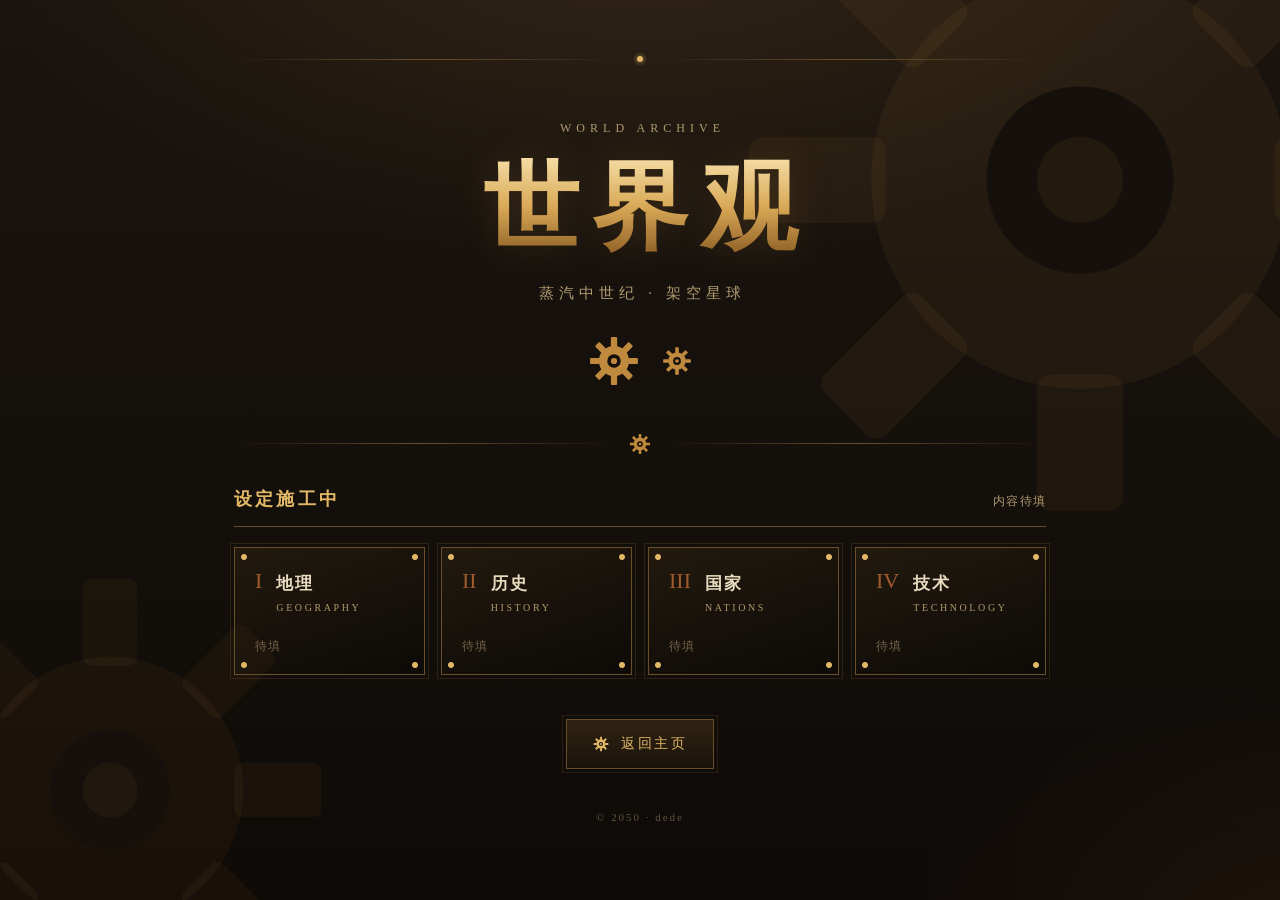
==== commit cdab6dff: "revert: rollback visual refactor to neon (cyber/minimal)" ====
--- a/world/index.html
+++ b/world/index.html
@@ -1,304 +1,360 @@
-<!DOCTYPE html>
-<html lang="zh-CN">
-<head>
-    <meta charset="UTF-8" />
-    <meta name="viewport" content="width=device-width, initial-scale=1.0, viewport-fit=cover" />
-    <meta name="description" content="dede 的世界观设定" />
-    <meta name="theme-color" content="#14110E" />
-    <link rel="icon" href="data:image/svg+xml,<svg xmlns='http://www.w3.org/2000/svg' viewBox='0 0 100 100'><rect width='100' height='100' fill='%2314110E'/><text x='50' y='60' font-size='50' font-family='monospace' fill='%23D9A85C' text-anchor='middle'>43</text></svg>" />
-    <title>世界观 · dede</title>
-    <style>
-        /* 与主站共用同一套配色与字体：夜间黄铜 */
-        :root {
-            --bg: #14110E;
-            --surface: #1C1814;
-            --hairline: rgba(232, 220, 192, 0.14);
-            --text-1: #E8DCC0;
-            --text-2: #A7967A;
-            --accent: #D9A85C;
-            --rust: #D2543A;
-            --font-mono: ui-monospace, "JetBrains Mono", "Cascadia Mono", Consolas, "SF Mono", monospace;
-            --font-serif: "Songti SC", "Noto Serif CJK SC", "Source Han Serif SC", "STSong", SimSun, serif;
-            --font-sans: "PingFang SC", "Microsoft YaHei", -apple-system, "Segoe UI", sans-serif;
-        }
-
-        * { box-sizing: border-box; margin: 0; padding: 0; }
-
-        body {
-            min-height: 100vh;
-            background: var(--bg);
-            color: var(--text-1);
-            font-family: var(--font-sans);
-            line-height: 1.65;
-            -webkit-font-smoothing: antialiased;
-            overflow-x: hidden;
-        }
-
-        a { color: inherit; text-decoration: none; }
-        :focus { outline: none; }
-        :focus-visible { outline: 2px solid var(--accent); outline-offset: 2px; }
-
-        .wrap {
-            max-width: 720px;
-            margin: 0 auto;
-            padding: 72px 24px 64px;
-        }
-
-        /* ---------- 铭牌首屏 ---------- */
-        .hero {
-            border: 1px solid var(--hairline);
-            background: var(--surface);
-            padding: 36px 40px 28px;
-            position: relative;
-        }
-        .hero::before {
-            content: "";
-            position: absolute;
-            inset: 4px;
-            border: 1px solid var(--hairline);
-            opacity: 0.6;
-            pointer-events: none;
-        }
-        .hero-top {
-            display: flex;
-            justify-content: space-between;
-            align-items: flex-start;
-            gap: 24px;
-        }
-        .hero-title {
-            font-family: var(--font-serif);
-            font-size: 40px;
-            line-height: 1.15;
-            letter-spacing: -0.01em;
-            font-weight: 400;
-            color: var(--text-1);
-        }
-        .hero-no {
-            font-family: var(--font-mono);
-            font-size: 20px;
-            letter-spacing: 0.08em;
-            color: var(--accent);
-            white-space: nowrap;
-            padding-top: 6px;
-        }
-        .hero-sub {
-            margin-top: 12px;
-            font-family: var(--font-mono);
-            font-size: 12px;
-            letter-spacing: 0.08em;
-            color: var(--text-2);
-        }
-        .hero-status {
-            display: flex;
-            flex-wrap: wrap;
-            gap: 12px 40px;
-            margin-top: 28px;
-            padding-top: 16px;
-            border-top: 1px solid var(--hairline);
-        }
-        .hero-status-item {
-            font-family: var(--font-mono);
-            font-size: 12px;
-            letter-spacing: 0.08em;
-            color: var(--text-2);
-        }
-        .hero-status-item b { font-weight: 400; color: var(--text-1); }
-
-        /* ---------- 齿轮（「构建中」单一符号，静态） ---------- */
-        .gear-row {
-            display: flex;
-            align-items: center;
-            gap: 12px;
-            margin: 40px 0 28px;
-            color: var(--text-2);
-            font-family: var(--font-mono);
-            font-size: 12px;
-            letter-spacing: 0.08em;
-        }
-        .gear-row svg { width: 22px; height: 22px; color: var(--accent); flex: 0 0 auto; }
-
-        /* ---------- 状态头 ---------- */
-        .stream-head {
-            display: flex;
-            align-items: baseline;
-            justify-content: space-between;
-            margin-bottom: 4px;
-            padding-bottom: 14px;
-            border-bottom: 1px solid var(--hairline);
-        }
-        .stream-head h2 {
-            font-family: var(--font-serif);
-            font-size: 28px;
-            font-weight: 400;
-            letter-spacing: -0.01em;
-            line-height: 1.15;
-            color: var(--text-1);
-        }
-        .stream-note {
-            font-family: var(--font-mono);
-            font-size: 12px;
-            letter-spacing: 0.08em;
-            color: var(--text-2);
-        }
-
-        /* ---------- 设定清单 ---------- */
-        .world-list { display: flex; flex-direction: column; }
-        .world-item {
-            display: grid;
-            grid-template-columns: 48px 1fr auto;
-            align-items: center;
-            gap: 16px;
-            padding: 20px 4px;
-            border-bottom: 1px solid var(--hairline);
-        }
-        .world-no {
-            font-family: var(--font-mono);
-            font-size: 12px;
-            letter-spacing: 0.08em;
-            color: var(--accent);
-        }
-        .world-title {
-            font-family: var(--font-serif);
-            font-size: 20px;
-            letter-spacing: -0.01em;
-            line-height: 1.15;
-            color: var(--text-1);
-        }
-        .world-status {
-            font-family: var(--font-mono);
-            font-size: 12px;
-            letter-spacing: 0.08em;
-            color: var(--text-2);
-        }
-
-        /* ---------- 返回按钮 ---------- */
-        .back-row { margin-top: 40px; }
-        .back-btn {
-            display: inline-flex;
-            align-items: center;
-            gap: 10px;
-            padding: 12px 22px;
-            border: 1px solid var(--hairline);
-            border-radius: 2px;
-            background: var(--surface);
-            color: var(--accent);
-            font-family: var(--font-mono);
-            font-size: 14px;
-            letter-spacing: 0.04em;
-            transition: color 0.15s ease-out, border-color 0.15s ease-out;
-        }
-        .back-btn:hover { border-color: var(--accent); }
-        .back-btn:active { transform: translateY(1px); }
-        .back-btn svg { width: 16px; height: 16px; }
-
-        /* ---------- 页脚 ---------- */
-        .foot {
-            display: flex;
-            align-items: baseline;
-            justify-content: space-between;
-            margin-top: 56px;
-            padding-top: 20px;
-            border-top: 1px solid var(--hairline);
-            font-family: var(--font-mono);
-            font-size: 12px;
-            letter-spacing: 0.08em;
-            color: var(--text-2);
-        }
-        .foot .foot-no { color: var(--accent); }
-
-        @media (max-width: 600px) {
-            .wrap { padding: 56px 16px 48px; }
-            .hero { padding: 24px 20px 20px; }
-            .hero-title { font-size: 32px; }
-            .world-item { grid-template-columns: 40px 1fr auto; padding: 18px 2px; }
-        }
-    </style>
-</head>
-<body>
-
-    <!-- 齿轮符号定义 -->
-    <svg style="display:none" xmlns="http://www.w3.org/2000/svg" aria-hidden="true">
-        <symbol id="gear" viewBox="0 0 200 200">
-            <g fill="currentColor">
-                <rect x="88" y="8" width="24" height="38" rx="4" transform="rotate(0 100 100)"/>
-                <rect x="88" y="8" width="24" height="38" rx="4" transform="rotate(45 100 100)"/>
-                <rect x="88" y="8" width="24" height="38" rx="4" transform="rotate(90 100 100)"/>
-                <rect x="88" y="8" width="24" height="38" rx="4" transform="rotate(135 100 100)"/>
-                <rect x="88" y="8" width="24" height="38" rx="4" transform="rotate(180 100 100)"/>
-                <rect x="88" y="8" width="24" height="38" rx="4" transform="rotate(225 100 100)"/>
-                <rect x="88" y="8" width="24" height="38" rx="4" transform="rotate(270 100 100)"/>
-                <rect x="88" y="8" width="24" height="38" rx="4" transform="rotate(315 100 100)"/>
-                <circle cx="100" cy="100" r="58"/>
-            </g>
-            <circle cx="100" cy="100" r="26" style="fill: var(--bg)"/>
-            <circle cx="100" cy="100" r="12" fill="currentColor"/>
-        </symbol>
-    </svg>
-
-    <div class="wrap">
-        <!-- 铭牌首屏 -->
-        <header class="hero">
-            <div class="hero-top">
-                <h1 class="hero-title">世界观</h1>
-                <span class="hero-no">№ 43</span>
-            </div>
-            <p class="hero-sub">蒸汽中世纪 · 架空星球</p>
-            <div class="hero-status">
-                <span class="hero-status-item">状态 · <b>构建中</b></span>
-                <span class="hero-status-item">条目 · <b>4</b></span>
-            </div>
-        </header>
-
-        <!-- 齿轮：单一「构建中」符号 -->
-        <div class="gear-row">
-            <svg viewBox="0 0 200 200" aria-hidden="true"><use href="#gear"/></svg>
-            <span>构建中</span>
-        </div>
-
-        <!-- 设定清单（待填） -->
-        <main class="stream">
-            <div class="stream-head">
-                <h2>设定目录</h2>
-                <span class="stream-note">内容未定</span>
-            </div>
-
-            <div class="world-list">
-                <div class="world-item">
-                    <span class="world-no">01</span>
-                    <span class="world-title">地理</span>
-                    <span class="world-status">未定</span>
-                </div>
-                <div class="world-item">
-                    <span class="world-no">02</span>
-                    <span class="world-title">历史</span>
-                    <span class="world-status">未定</span>
-                </div>
-                <div class="world-item">
-                    <span class="world-no">03</span>
-                    <span class="world-title">国家</span>
-                    <span class="world-status">未定</span>
-                </div>
-                <div class="world-item">
-                    <span class="world-no">04</span>
-                    <span class="world-title">技术</span>
-                    <span class="world-status">未定</span>
-                </div>
-            </div>
-
-            <!-- 返回 -->
-            <div class="back-row">
-                <a class="back-btn" href="../index.html" aria-label="返回主页">
-                    <svg viewBox="0 0 24 24" fill="none" stroke="currentColor" stroke-width="1.5" stroke-linecap="round" stroke-linejoin="round" aria-hidden="true"><path d="M15 18l-6-6 6-6"/></svg>
-                    返回主页
-                </a>
-            </div>
-        </main>
-
-        <div class="foot">
-            <span class="foot-no">№ 43</span>
-            <span>© 2050 · dede</span>
-        </div>
-    </div>
-
-</body>
-</html>
+<!DOCTYPE html>
+<html lang="zh-CN">
+<head>
+    <meta charset="UTF-8" />
+    <meta name="viewport" content="width=device-width, initial-scale=1.0, viewport-fit=cover" />
+    <meta name="description" content="dede 的世界观设定" />
+    <meta name="theme-color" content="#15100c" />
+    <link rel="icon" href="data:image/svg+xml,<svg xmlns='http://www.w3.org/2000/svg' viewBox='0 0 100 100'><text y='.9em' font-size='80'>⚙</text></svg>" />
+    <title>世界观 · dede</title>
+    <style>
+        :root {
+            --bg: #15100c;
+            --bg-2: #1c1510;
+            --brass: #c08a3e;
+            --brass-2: #e2b866;
+            --copper: #a05c2c;
+            --ink: #e8dcc0;
+            --ink-2: #b09a6f;
+            --line: #6b4f2a;
+            --gear-hole: #15100c;
+        }
+
+        * { box-sizing: border-box; margin: 0; padding: 0; }
+
+        html, body { height: 100%; }
+
+        body {
+            min-height: 100vh;
+            background:
+                radial-gradient(1100px 560px at 50% -8%, rgba(192, 138, 62, .14), transparent 60%),
+                radial-gradient(820px 520px at 104% 108%, rgba(160, 92, 44, .12), transparent 55%),
+                linear-gradient(180deg, #1a140f, #120e0a 70%, #0e0a07);
+            color: var(--ink);
+            font-family: "Georgia", "Times New Roman", "Songti SC", "SimSun", serif;
+            line-height: 1.6;
+            overflow-x: hidden;
+        }
+
+        /* ---------- 齿轮装饰 ---------- */
+        .gear-fixed {
+            position: fixed;
+            pointer-events: none;
+            z-index: 0;
+            animation: spin 140s linear infinite;
+        }
+        .gear-fixed.g1 { width: 720px; top: -180px; right: -160px; color: rgba(192, 138, 62, .07); }
+        .gear-fixed.g2 { width: 460px; bottom: -120px; left: -120px; color: rgba(192, 138, 62, .06); animation-direction: reverse; animation-duration: 190s; }
+
+        @keyframes spin { to { transform: rotate(360deg); } }
+
+        .wrap {
+            position: relative;
+            z-index: 1;
+            max-width: 860px;
+            margin: 0 auto;
+            padding: 56px 24px 64px;
+        }
+
+        /* ---------- 顶部装饰线 ---------- */
+        .topbar {
+            display: flex;
+            align-items: center;
+            gap: 14px;
+            margin-bottom: 52px;
+            color: var(--line);
+        }
+        .topbar::before, .topbar::after {
+            content: "";
+            flex: 1;
+            height: 1px;
+            background: linear-gradient(90deg, transparent, var(--line), transparent);
+        }
+        .topbar-dot {
+            width: 6px; height: 6px; border-radius: 50%;
+            background: var(--brass-2);
+            box-shadow: 0 0 0 3px rgba(226, 184, 102, .15);
+        }
+
+        /* ---------- 首屏 ---------- */
+        .hero { text-align: center; }
+        .hero-label {
+            display: inline-block;
+            font-size: 12px;
+            letter-spacing: .42em;
+            text-indent: .42em;
+            color: var(--ink-2);
+            text-transform: uppercase;
+            margin-bottom: 20px;
+        }
+        .hero-title {
+            font-size: clamp(48px, 9vw, 96px);
+            font-weight: 700;
+            letter-spacing: .14em;
+            text-indent: .14em;
+            line-height: 1.05;
+            background: linear-gradient(180deg, #f4dca4 0%, #d9a957 48%, #8a5a22 100%);
+            -webkit-background-clip: text;
+            background-clip: text;
+            -webkit-text-fill-color: transparent;
+            color: transparent;
+            filter: drop-shadow(0 2px 18px rgba(192, 138, 62, .18));
+        }
+        .hero-sub {
+            margin-top: 22px;
+            font-size: 15px;
+            letter-spacing: .34em;
+            text-indent: .34em;
+            color: var(--ink-2);
+        }
+
+        .hero-gears {
+            display: flex;
+            justify-content: center;
+            align-items: center;
+            gap: 22px;
+            margin-top: 30px;
+        }
+        .hero-gears svg { color: var(--brass); }
+        .hero-gears .gear-s { width: 52px; animation: spin 36s linear infinite; }
+        .hero-gears .gear-xs { width: 30px; animation: spin 24s linear infinite reverse; }
+
+        /* ---------- 分隔线 ---------- */
+        .divider {
+            display: flex;
+            align-items: center;
+            gap: 16px;
+            margin: 46px 0 30px;
+            color: var(--brass);
+        }
+        .divider::before, .divider::after {
+            content: "";
+            flex: 1;
+            height: 1px;
+            background: linear-gradient(90deg, transparent, var(--line), transparent);
+        }
+        .divider svg { width: 22px; animation: spin 30s linear infinite; }
+
+        /* ---------- 状态头 ---------- */
+        .stream-head {
+            display: flex;
+            align-items: baseline;
+            justify-content: space-between;
+            margin-bottom: 20px;
+            padding-bottom: 12px;
+            border-bottom: 1px solid var(--line);
+        }
+        .stream-head h2 {
+            font-size: 18px;
+            font-weight: 600;
+            letter-spacing: .18em;
+            color: var(--brass-2);
+        }
+        .stream-note { font-size: 12px; letter-spacing: .1em; color: var(--ink-2); }
+
+        /* ---------- 设定槽位 ---------- */
+        .world-grid {
+            display: grid;
+            grid-template-columns: repeat(auto-fill, minmax(180px, 1fr));
+            gap: 16px;
+        }
+        .world-slot {
+            position: relative;
+            min-height: 128px;
+            padding: 22px 20px 18px;
+            display: flex;
+            flex-direction: column;
+            justify-content: space-between;
+            border: 1px solid var(--line);
+            outline: 1px solid rgba(192, 138, 62, .16);
+            outline-offset: 3px;
+            background:
+                radial-gradient(circle at 9px 9px, var(--brass-2) 0 2.5px, transparent 3.5px),
+                radial-gradient(circle at calc(100% - 9px) 9px, var(--brass-2) 0 2.5px, transparent 3.5px),
+                radial-gradient(circle at 9px calc(100% - 9px), var(--brass-2) 0 2.5px, transparent 3.5px),
+                radial-gradient(circle at calc(100% - 9px) calc(100% - 9px), var(--brass-2) 0 2.5px, transparent 3.5px),
+                linear-gradient(160deg, rgba(192, 138, 62, .09), rgba(0, 0, 0, .22));
+            transition: outline-color .25s ease, border-color .25s ease, transform .25s ease;
+        }
+        .world-slot:hover {
+            border-color: var(--brass);
+            outline-color: var(--brass);
+            transform: translateY(-3px);
+        }
+        .slot-head { display: flex; align-items: flex-start; gap: 14px; }
+        .slot-no {
+            font-size: 22px;
+            line-height: 1;
+            color: var(--copper);
+            font-family: "Georgia", serif;
+        }
+        .slot-title { font-size: 17px; font-weight: 600; letter-spacing: .12em; color: var(--ink); }
+        .slot-en {
+            margin-top: 3px;
+            font-size: 10px;
+            letter-spacing: .26em;
+            color: var(--ink-2);
+            text-transform: uppercase;
+        }
+        .slot-hint {
+            margin-top: 16px;
+            font-size: 12px;
+            letter-spacing: .1em;
+            color: var(--ink-2);
+            opacity: .6;
+        }
+
+        /* ---------- 返回按钮 ---------- */
+        .back-row { margin-top: 44px; text-align: center; }
+        .back-btn {
+            display: inline-flex;
+            align-items: center;
+            gap: 10px;
+            padding: 13px 26px;
+            border: 1px solid var(--line);
+            outline: 1px solid rgba(192, 138, 62, .14);
+            outline-offset: 3px;
+            background: linear-gradient(180deg, rgba(192, 138, 62, .18), rgba(192, 138, 62, .06));
+            color: var(--brass-2);
+            font-family: inherit;
+            font-size: 14px;
+            letter-spacing: .18em;
+            text-indent: .18em;
+            text-decoration: none;
+            transition: border-color .25s ease, box-shadow .25s ease, transform .25s ease;
+        }
+        .back-btn:hover {
+            border-color: var(--brass-2);
+            box-shadow: 0 0 22px rgba(192, 138, 62, .28);
+            transform: translateY(-2px);
+        }
+        .back-btn svg { width: 16px; }
+
+        /* ---------- 页脚 ---------- */
+        .foot {
+            margin-top: 40px;
+            text-align: center;
+            font-size: 11px;
+            letter-spacing: .18em;
+            color: var(--ink-2);
+            opacity: .5;
+        }
+
+        @media (max-width: 600px) {
+            .wrap { padding: 40px 18px 48px; }
+            .world-grid { grid-template-columns: repeat(2, 1fr); gap: 12px; }
+            .world-slot { min-height: 112px; padding: 18px 16px 16px; }
+            .hero-title { letter-spacing: .1em; text-indent: .1em; }
+            .hero-sub { letter-spacing: .2em; text-indent: .2em; }
+        }
+    </style>
+</head>
+<body>
+
+    <!-- 齿轮 SVG 定义 -->
+    <svg style="display:none" xmlns="http://www.w3.org/2000/svg">
+        <symbol id="gear" viewBox="0 0 200 200">
+            <g fill="currentColor">
+                <rect x="88" y="8" width="24" height="38" rx="4" transform="rotate(0 100 100)"/>
+                <rect x="88" y="8" width="24" height="38" rx="4" transform="rotate(45 100 100)"/>
+                <rect x="88" y="8" width="24" height="38" rx="4" transform="rotate(90 100 100)"/>
+                <rect x="88" y="8" width="24" height="38" rx="4" transform="rotate(135 100 100)"/>
+                <rect x="88" y="8" width="24" height="38" rx="4" transform="rotate(180 100 100)"/>
+                <rect x="88" y="8" width="24" height="38" rx="4" transform="rotate(225 100 100)"/>
+                <rect x="88" y="8" width="24" height="38" rx="4" transform="rotate(270 100 100)"/>
+                <rect x="88" y="8" width="24" height="38" rx="4" transform="rotate(315 100 100)"/>
+                <circle cx="100" cy="100" r="58"/>
+            </g>
+            <circle cx="100" cy="100" r="26" style="fill: var(--gear-hole)"/>
+            <circle cx="100" cy="100" r="12" fill="currentColor"/>
+        </symbol>
+    </svg>
+
+    <!-- 背景齿轮 -->
+    <svg class="gear-fixed g1" viewBox="0 0 200 200" aria-hidden="true"><use href="#gear"/></svg>
+    <svg class="gear-fixed g2" viewBox="0 0 200 200" aria-hidden="true"><use href="#gear"/></svg>
+
+    <div class="wrap">
+        <!-- 顶部装饰线 -->
+        <div class="topbar"><span class="topbar-dot"></span></div>
+
+        <!-- 首屏 -->
+        <header class="hero">
+            <span class="hero-label">World Archive</span>
+            <h1 class="hero-title">世界观</h1>
+            <p class="hero-sub">蒸汽中世纪 · 架空星球</p>
+            <div class="hero-gears">
+                <svg class="gear-s" viewBox="0 0 200 200" aria-hidden="true"><use href="#gear"/></svg>
+                <svg class="gear-xs" viewBox="0 0 200 200" aria-hidden="true"><use href="#gear"/></svg>
+            </div>
+        </header>
+
+        <!-- 分隔线 -->
+        <div class="divider">
+            <svg viewBox="0 0 200 200" aria-hidden="true"><use href="#gear"/></svg>
+        </div>
+
+        <!-- 设定主体（待填） -->
+        <main class="stream">
+            <div class="stream-head">
+                <h2>设定施工中</h2>
+                <span class="stream-note">内容待填</span>
+            </div>
+
+            <div class="world-grid">
+                <div class="world-slot">
+                    <div class="slot-head">
+                        <span class="slot-no">I</span>
+                        <div>
+                            <div class="slot-title">地理</div>
+                            <div class="slot-en">Geography</div>
+                        </div>
+                    </div>
+                    <div class="slot-hint">待填</div>
+                </div>
+                <div class="world-slot">
+                    <div class="slot-head">
+                        <span class="slot-no">II</span>
+                        <div>
+                            <div class="slot-title">历史</div>
+                            <div class="slot-en">History</div>
+                        </div>
+                    </div>
+                    <div class="slot-hint">待填</div>
+                </div>
+                <div class="world-slot">
+                    <div class="slot-head">
+                        <span class="slot-no">III</span>
+                        <div>
+                            <div class="slot-title">国家</div>
+                            <div class="slot-en">Nations</div>
+                        </div>
+                    </div>
+                    <div class="slot-hint">待填</div>
+                </div>
+                <div class="world-slot">
+                    <div class="slot-head">
+                        <span class="slot-no">IV</span>
+                        <div>
+                            <div class="slot-title">技术</div>
+                            <div class="slot-en">Technology</div>
+                        </div>
+                    </div>
+                    <div class="slot-hint">待填</div>
+                </div>
+            </div>
+
+            <!-- 返回 -->
+            <div class="back-row">
+                <a class="back-btn" href="../index.html" aria-label="返回主页">
+                    <svg viewBox="0 0 200 200" aria-hidden="true"><use href="#gear"/></svg>
+                    返回主页
+                </a>
+            </div>
+        </main>
+
+        <div class="foot">© 2050 · dede</div>
+    </div>
+
+</body>
+</html>
